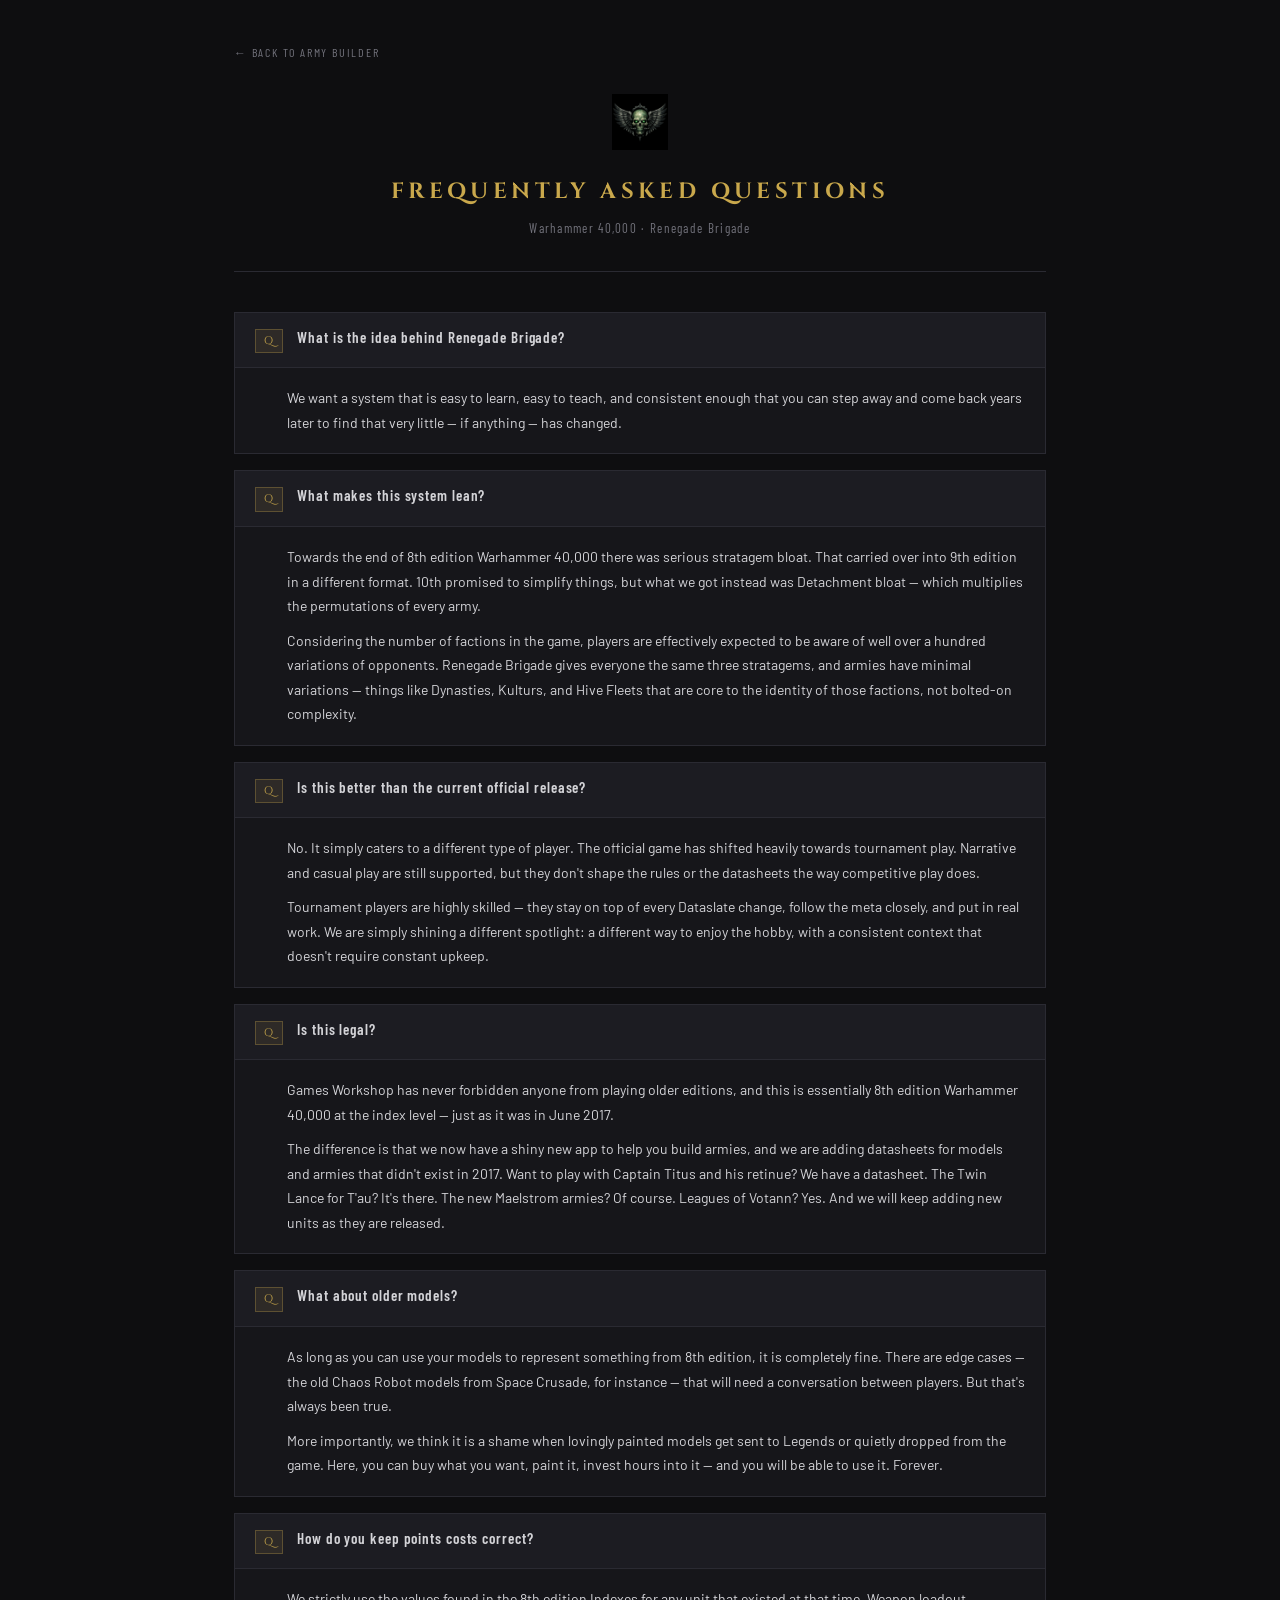
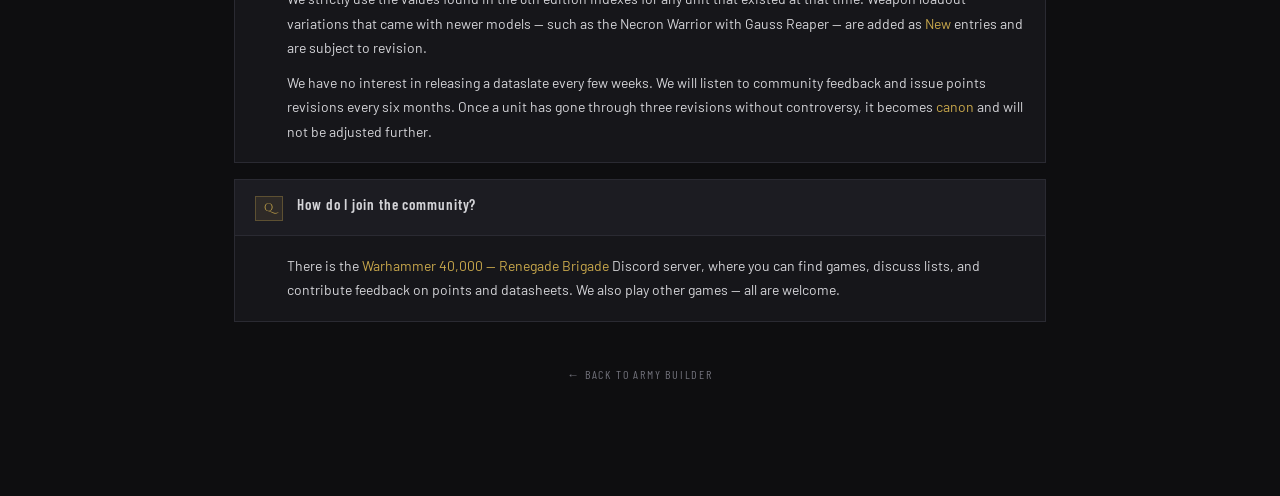
==== faq.html @ 8eac01a5 "Added an FAQ" ====
<!DOCTYPE html>
<html lang="en">
<head>
<meta charset="UTF-8">
<meta name="viewport" content="width=device-width, initial-scale=1.0">
<title>Warhammer 40,000 — Renegade Brigade FAQ</title>
<link rel="preconnect" href="https://fonts.googleapis.com">
<link href="https://fonts.googleapis.com/css2?family=Cinzel:wght@400;700&family=Barlow+Condensed:wght@300;400;600;700&family=Barlow:wght@300;400;500&display=swap" rel="stylesheet">
<style>
  :root {
    --bg: #0e0e10;
    --panel: #16161a;
    --border: #2a2a32;
    --text: #d4d4d8;
    --muted: #71717a;
    --gold: #c9a84c;
    --green: #4aaa5a;
    --red: #8b2020;
  }

  * { box-sizing: border-box; margin: 0; padding: 0; }

  body {
    background: var(--bg);
    color: var(--text);
    font-family: 'Barlow', sans-serif;
    font-size: 14px;
    line-height: 1.7;
    max-width: 860px;
    margin: 0 auto;
    padding: 40px 24px 80px;
  }

  .page-header {
    text-align: center;
    border-bottom: 1px solid var(--border);
    padding-bottom: 32px;
    margin-bottom: 40px;
  }

  .page-header img {
    width: 56px; height: 56px;
    object-fit: contain;
    margin-bottom: 16px;
  }

  .page-header h1 {
    font-family: 'Cinzel', serif;
    font-size: 22px;
    letter-spacing: 0.2em;
    color: var(--gold);
    text-transform: uppercase;
    margin-bottom: 6px;
  }

  .page-header p {
    font-family: 'Barlow Condensed', sans-serif;
    font-size: 13px;
    color: var(--muted);
    letter-spacing: 0.1em;
  }

  .back-link {
    display: inline-block;
    font-family: 'Barlow Condensed', sans-serif;
    font-size: 12px;
    letter-spacing: 0.15em;
    text-transform: uppercase;
    color: var(--muted);
    text-decoration: none;
    margin-bottom: 32px;
  }
  .back-link:hover { color: var(--green); }

  /* ── FAQ ENTRIES ── */
  .faq-entry {
    background: var(--panel);
    border: 1px solid var(--border);
    margin-bottom: 16px;
    overflow: hidden;
  }

  .faq-question {
    background: #1c1c22;
    border-bottom: 1px solid var(--border);
    padding: 14px 20px;
    display: flex;
    align-items: flex-start;
    gap: 14px;
  }

  .faq-q-marker {
    font-family: 'Cinzel', serif;
    font-size: 11px;
    color: var(--gold);
    background: rgba(201,168,76,0.1);
    border: 1px solid rgba(201,168,76,0.3);
    padding: 2px 8px;
    letter-spacing: 0.1em;
    flex-shrink: 0;
    margin-top: 2px;
  }

  .faq-question-text {
    font-family: 'Barlow Condensed', sans-serif;
    font-size: 15px;
    font-weight: 600;
    letter-spacing: 0.06em;
    color: var(--text);
    line-height: 1.4;
  }

  .faq-answer {
    padding: 18px 20px 18px 52px;
  }

  .faq-answer p {
    color: var(--text);
    margin-bottom: 10px;
    line-height: 1.75;
  }

  .faq-answer p:last-child { margin-bottom: 0; }

  .faq-answer em {
    color: var(--gold);
    font-style: normal;
  }

  .faq-answer a {
    color: var(--green);
    text-decoration: none;
  }
  .faq-answer a:hover { text-decoration: underline; }

  /* ── DISCORD CTA ── */
  .discord-block {
    background: var(--panel);
    border: 1px solid var(--border);
    padding: 24px 20px;
    text-align: center;
    margin-top: 32px;
  }

  .discord-block h3 {
    font-family: 'Cinzel', serif;
    font-size: 14px;
    letter-spacing: 0.15em;
    color: var(--gold);
    text-transform: uppercase;
    margin-bottom: 10px;
  }

  .discord-block p {
    font-size: 13px;
    color: var(--muted);
    margin-bottom: 16px;
    line-height: 1.6;
  }

  .discord-btn {
    display: inline-block;
    font-family: 'Barlow Condensed', sans-serif;
    font-size: 12px;
    letter-spacing: 0.15em;
    text-transform: uppercase;
    color: var(--bg);
    background: var(--green);
    border: 1px solid var(--green);
    padding: 10px 24px;
    text-decoration: none;
    transition: opacity 0.15s;
  }
  .discord-btn:hover { opacity: 0.85; }
</style>
</head>
<body>

<a class="back-link" href="index.html">← Back to Army Builder</a>

<div class="page-header">
  <img src="assets/logo.png" alt="Renegade Brigade">
  <h1>Frequently Asked Questions</h1>
  <p>Warhammer 40,000 · Renegade Brigade</p>
</div>

<div class="faq-entry">
  <div class="faq-question">
    <span class="faq-q-marker">Q</span>
    <span class="faq-question-text">What is the idea behind Renegade Brigade?</span>
  </div>
  <div class="faq-answer">
    <p>We want a system that is easy to learn, easy to teach, and consistent enough that you can step away and come back years later to find that very little — if anything — has changed.</p>
  </div>
</div>

<div class="faq-entry">
  <div class="faq-question">
    <span class="faq-q-marker">Q</span>
    <span class="faq-question-text">What makes this system lean?</span>
  </div>
  <div class="faq-answer">
    <p>Towards the end of 8th edition Warhammer 40,000 there was serious stratagem bloat. That carried over into 9th edition in a different format. 10th promised to simplify things, but what we got instead was Detachment bloat — which multiplies the permutations of every army.</p>
    <p>Considering the number of factions in the game, players are effectively expected to be aware of well over a hundred variations of opponents. Renegade Brigade gives everyone the same three stratagems, and armies have minimal variations — things like Dynasties, Kulturs, and Hive Fleets that are core to the identity of those factions, not bolted-on complexity.</p>
  </div>
</div>

<div class="faq-entry">
  <div class="faq-question">
    <span class="faq-q-marker">Q</span>
    <span class="faq-question-text">Is this better than the current official release?</span>
  </div>
  <div class="faq-answer">
    <p>No. It simply caters to a different type of player. The official game has shifted heavily towards tournament play. Narrative and casual play are still supported, but they don't shape the rules or the datasheets the way competitive play does.</p>
    <p>Tournament players are highly skilled — they stay on top of every Dataslate change, follow the meta closely, and put in real work. We are simply shining a different spotlight: a different way to enjoy the hobby, with a consistent context that doesn't require constant upkeep.</p>
  </div>
</div>

<div class="faq-entry">
  <div class="faq-question">
    <span class="faq-q-marker">Q</span>
    <span class="faq-question-text">Is this legal?</span>
  </div>
  <div class="faq-answer">
    <p>Games Workshop has never forbidden anyone from playing older editions, and this is essentially 8th edition Warhammer 40,000 at the index level — just as it was in June 2017.</p>
    <p>The difference is that we now have a shiny new app to help you build armies, and we are adding datasheets for models and armies that didn't exist in 2017. Want to play with Captain Titus and his retinue? We have a datasheet. The Twin Lance for T'au? It's there. The new Maelstrom armies? Of course. Leagues of Votann? Yes. And we will keep adding new units as they are released.</p>
  </div>
</div>

<div class="faq-entry">
  <div class="faq-question">
    <span class="faq-q-marker">Q</span>
    <span class="faq-question-text">What about older models?</span>
  </div>
  <div class="faq-answer">
    <p>As long as you can use your models to represent something from 8th edition, it is completely fine. There are edge cases — the old Chaos Robot models from Space Crusade, for instance — that will need a conversation between players. But that's always been true.</p>
    <p>More importantly, we think it is a shame when lovingly painted models get sent to Legends or quietly dropped from the game. Here, you can buy what you want, paint it, invest hours into it — and you will be able to use it. Forever.</p>
  </div>
</div>

<div class="faq-entry">
  <div class="faq-question">
    <span class="faq-q-marker">Q</span>
    <span class="faq-question-text">How do you keep points costs correct?</span>
  </div>
  <div class="faq-answer">
    <p>We strictly use the values found in the 8th edition Indexes for any unit that existed at that time. Weapon loadout variations that came with newer models — such as the Necron Warrior with Gauss Reaper — are added as <em>New</em> entries and are subject to revision.</p>
    <p>We have no interest in releasing a dataslate every few weeks. We will listen to community feedback and issue points revisions every six months. Once a unit has gone through three revisions without controversy, it becomes <em>canon</em> and will not be adjusted further.</p>
  </div>
</div>

<div class="faq-entry">
  <div class="faq-question">
    <span class="faq-q-marker">Q</span>
    <span class="faq-question-text">How do I join the community?</span>
  </div>
  <div class="faq-answer">
    <p>There is the <em>Warhammer 40,000 — Renegade Brigade</em> Discord server, where you can find games, discuss lists, and contribute feedback on points and datasheets. We also play other games — all are welcome.</p>
  </div>
</div>

<div style="text-align:center;margin-top:40px;">
  <a class="back-link" href="index.html">← Back to Army Builder</a>
</div>

</body>
</html>
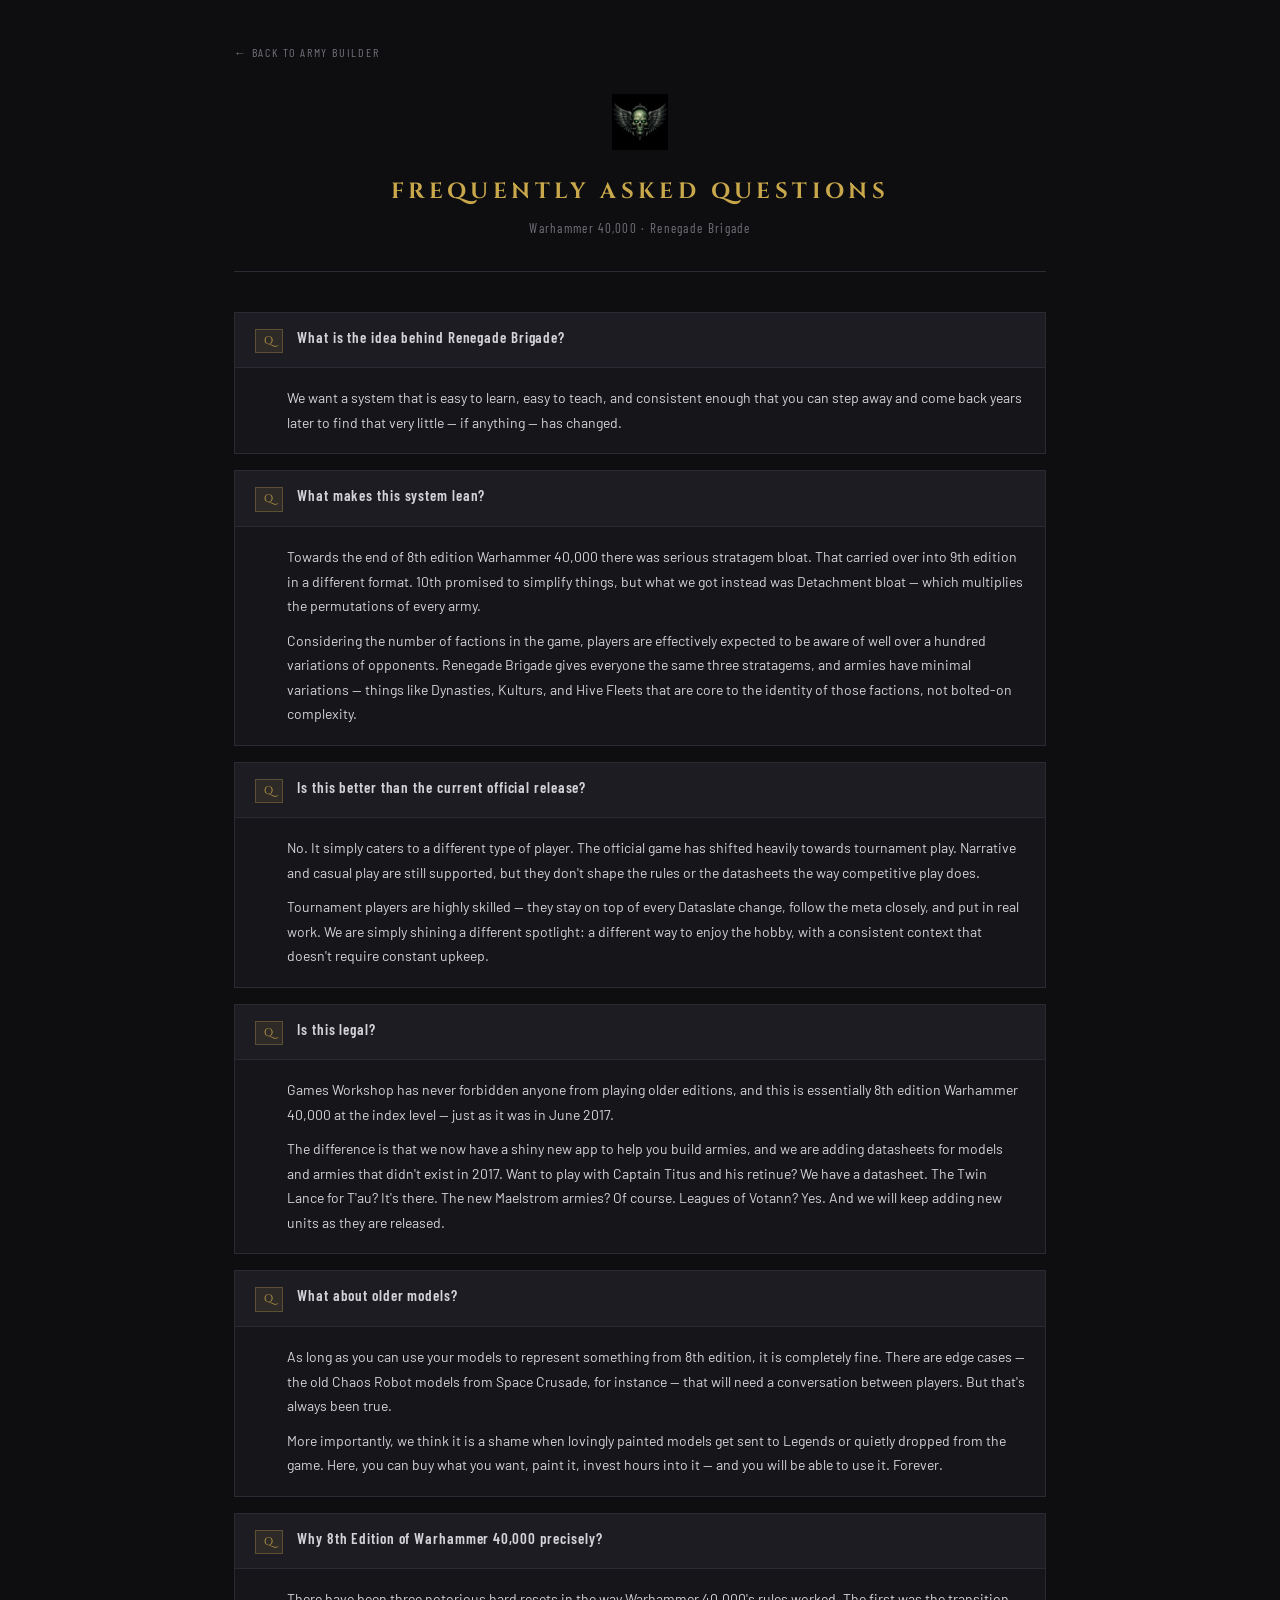
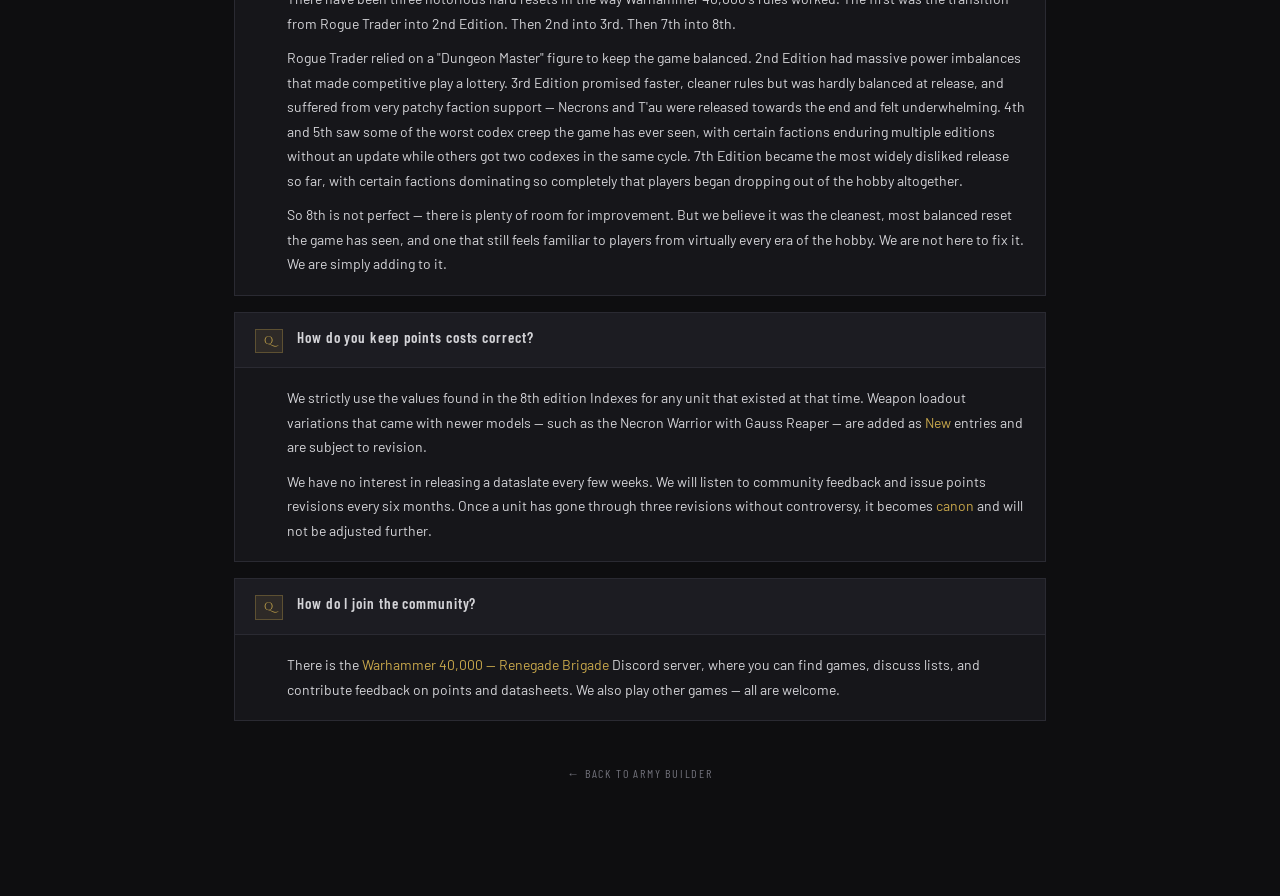
==== commit ffcd6ee5: "added the "why 8th edition" FAQ point" ====
--- a/faq.html
+++ b/faq.html
@@ -241,6 +241,18 @@
 <div class="faq-entry">
   <div class="faq-question">
     <span class="faq-q-marker">Q</span>
+    <span class="faq-question-text">Why 8th Edition of Warhammer 40,000 precisely?</span>
+  </div>
+  <div class="faq-answer">
+    <p>There have been three notorious hard resets in the way Warhammer 40,000's rules worked. The first was the transition from Rogue Trader into 2nd Edition. Then 2nd into 3rd. Then 7th into 8th.</p>
+    <p>Rogue Trader relied on a "Dungeon Master" figure to keep the game balanced. 2nd Edition had massive power imbalances that made competitive play a lottery. 3rd Edition promised faster, cleaner rules but was hardly balanced at release, and suffered from very patchy faction support — Necrons and T'au were released towards the end and felt underwhelming. 4th and 5th saw some of the worst codex creep the game has ever seen, with certain factions enduring multiple editions without an update while others got two codexes in the same cycle. 7th Edition became the most widely disliked release so far, with certain factions dominating so completely that players began dropping out of the hobby altogether.</p>
+    <p>So 8th is not perfect — there is plenty of room for improvement. But we believe it was the cleanest, most balanced reset the game has seen, and one that still feels familiar to players from virtually every era of the hobby. We are not here to fix it. We are simply adding to it.</p>
+  </div>
+</div>
+
+<div class="faq-entry">
+  <div class="faq-question">
+    <span class="faq-q-marker">Q</span>
     <span class="faq-question-text">How do you keep points costs correct?</span>
   </div>
   <div class="faq-answer">
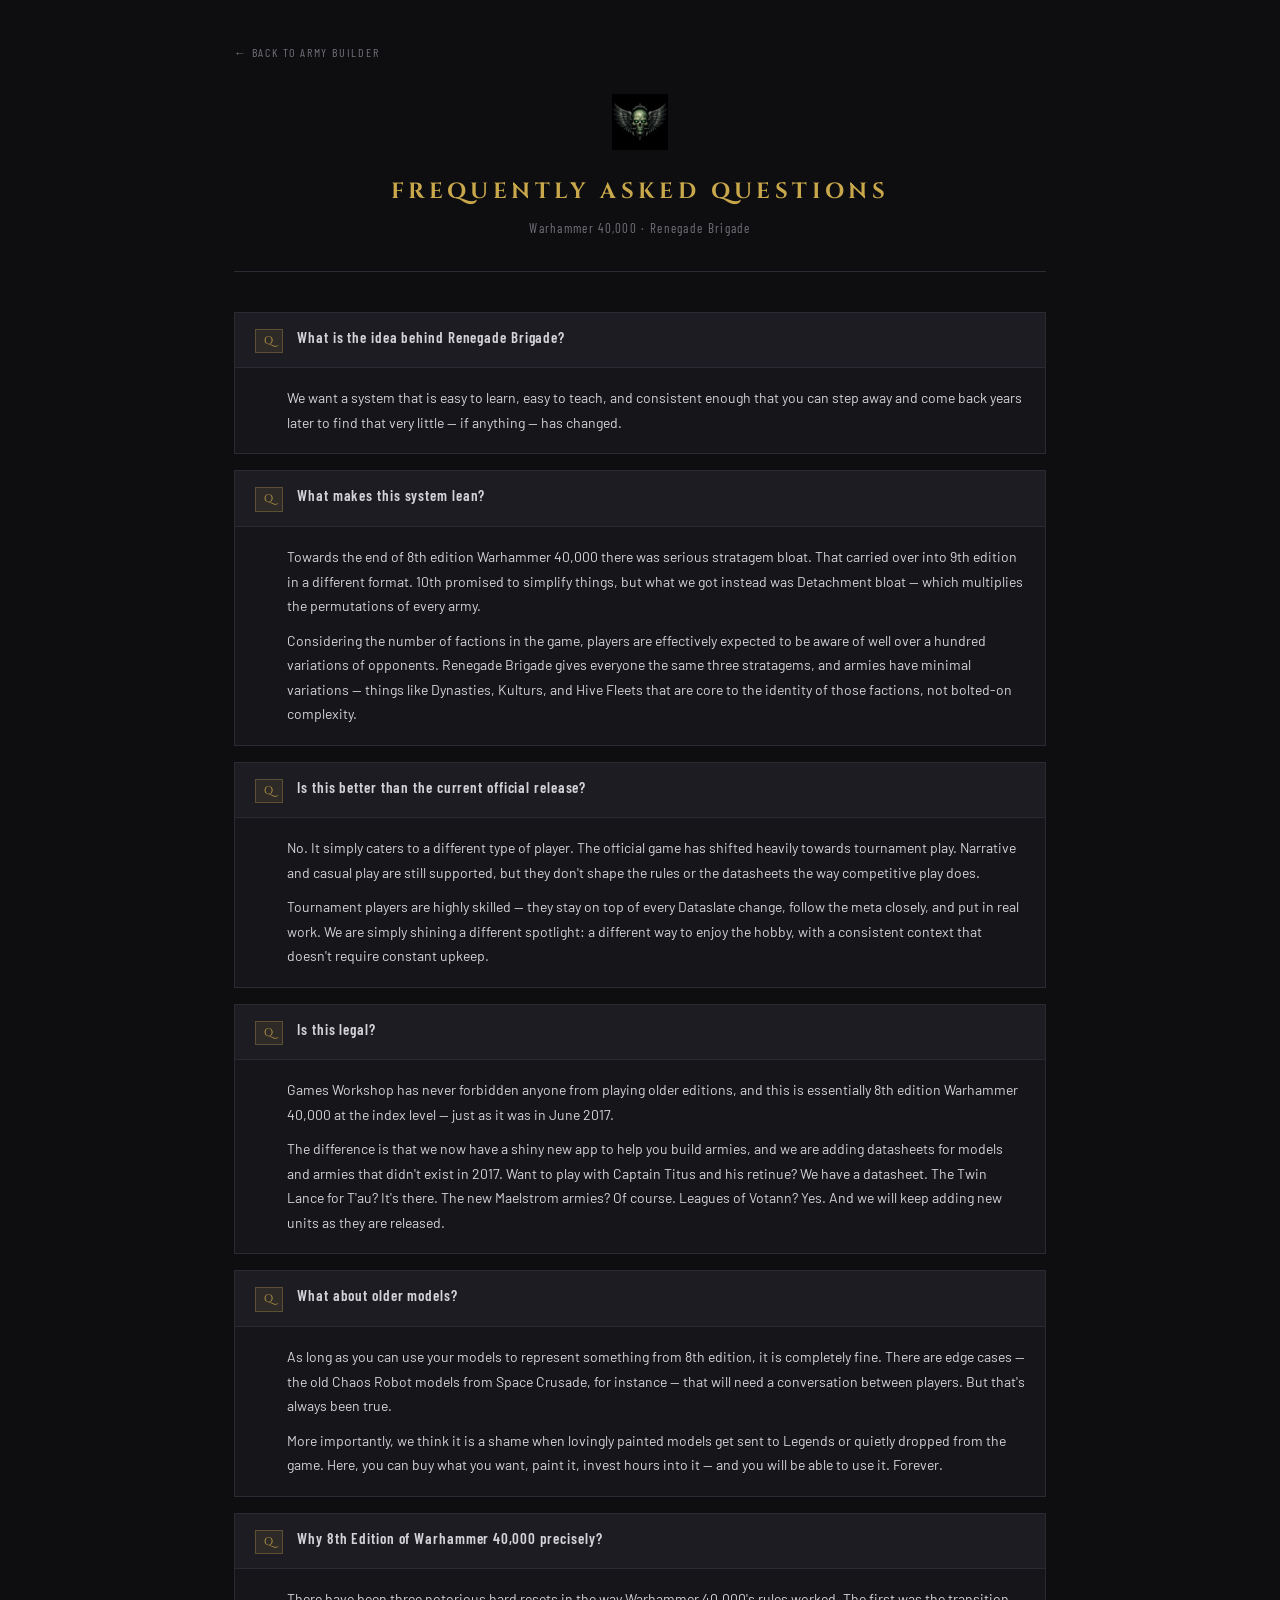
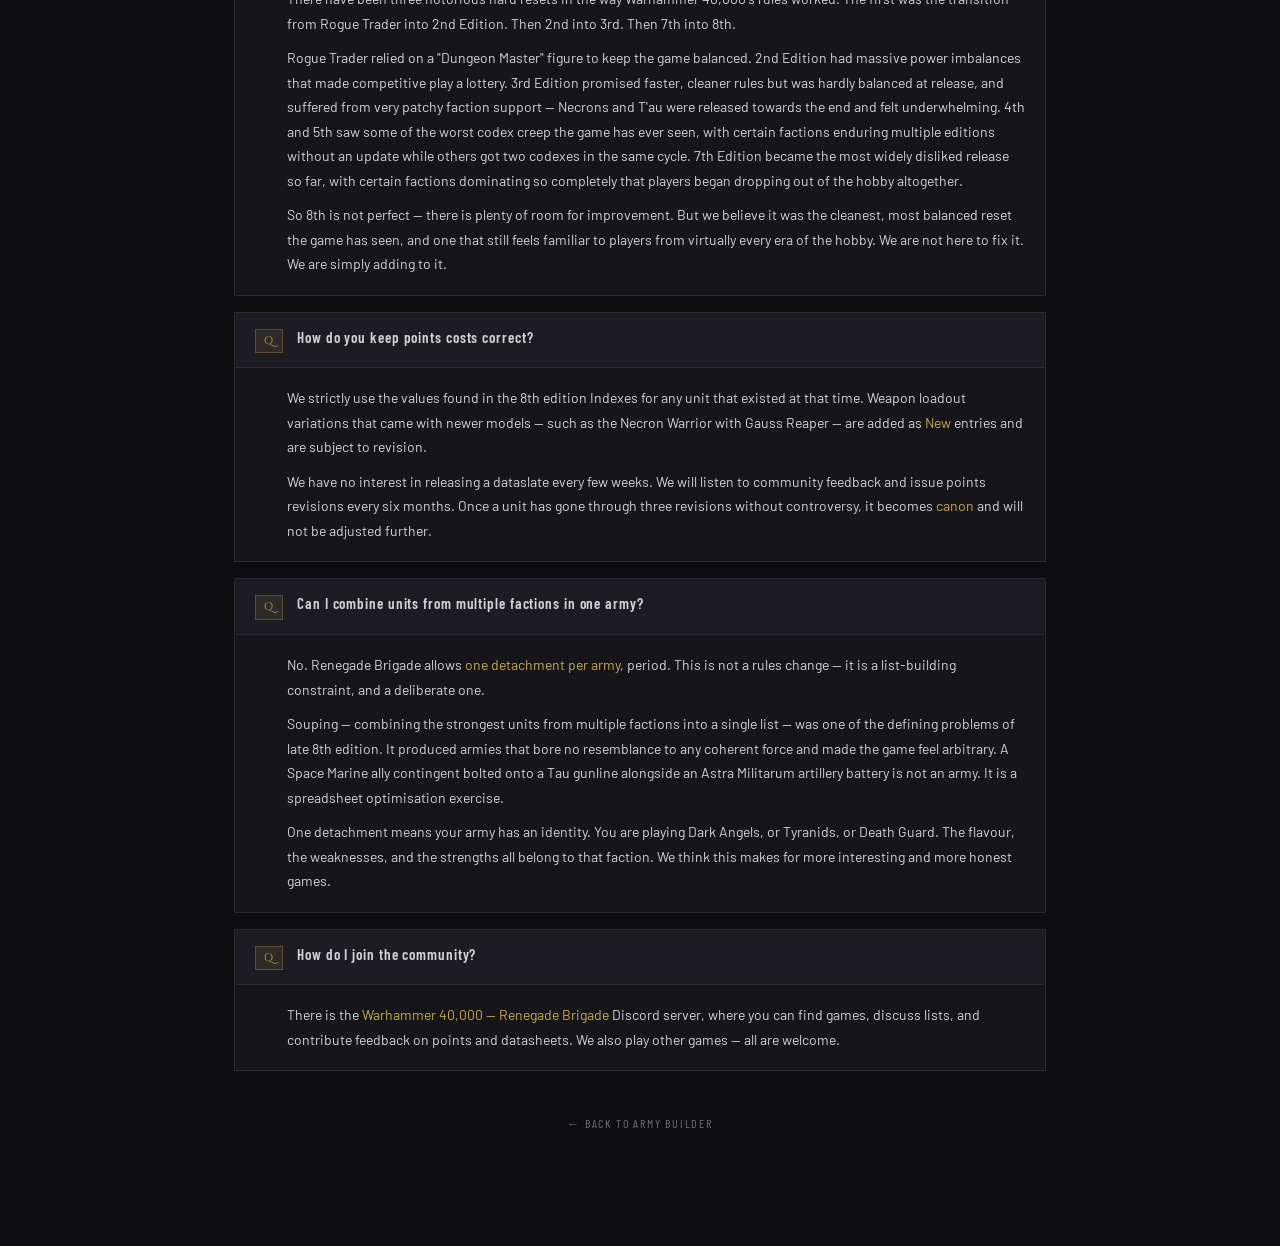
==== commit 7ee6b43d: "Tons of fixes. Wartalons, storm raven, baneblades, one detachent per army" ====
--- a/faq.html
+++ b/faq.html
@@ -264,6 +264,18 @@
 <div class="faq-entry">
   <div class="faq-question">
     <span class="faq-q-marker">Q</span>
+    <span class="faq-question-text">Can I combine units from multiple factions in one army?</span>
+  </div>
+  <div class="faq-answer">
+    <p>No. Renegade Brigade allows <em>one detachment per army</em>, period. This is not a rules change — it is a list-building constraint, and a deliberate one.</p>
+    <p>Souping — combining the strongest units from multiple factions into a single list — was one of the defining problems of late 8th edition. It produced armies that bore no resemblance to any coherent force and made the game feel arbitrary. A Space Marine ally contingent bolted onto a Tau gunline alongside an Astra Militarum artillery battery is not an army. It is a spreadsheet optimisation exercise.</p>
+    <p>One detachment means your army has an identity. You are playing Dark Angels, or Tyranids, or Death Guard. The flavour, the weaknesses, and the strengths all belong to that faction. We think this makes for more interesting and more honest games.</p>
+  </div>
+</div>
+
+<div class="faq-entry">
+  <div class="faq-question">
+    <span class="faq-q-marker">Q</span>
     <span class="faq-question-text">How do I join the community?</span>
   </div>
   <div class="faq-answer">
